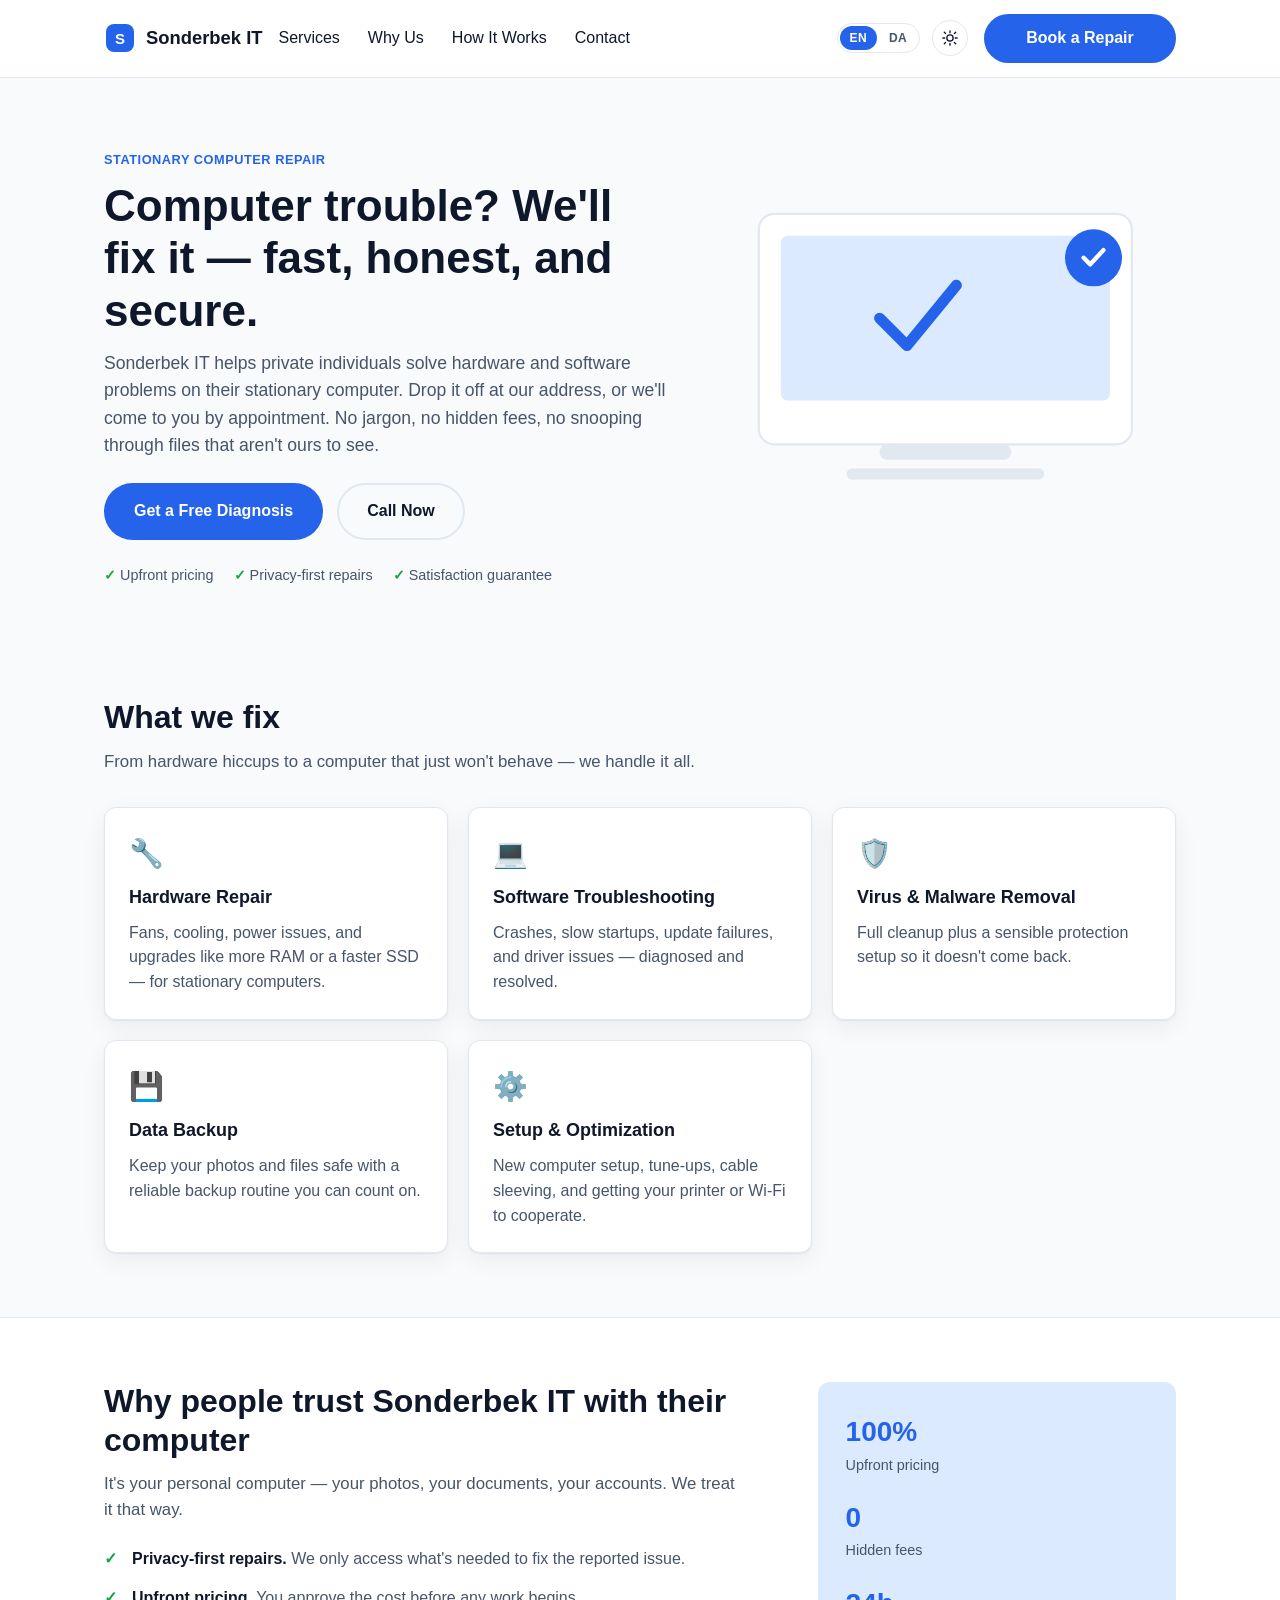
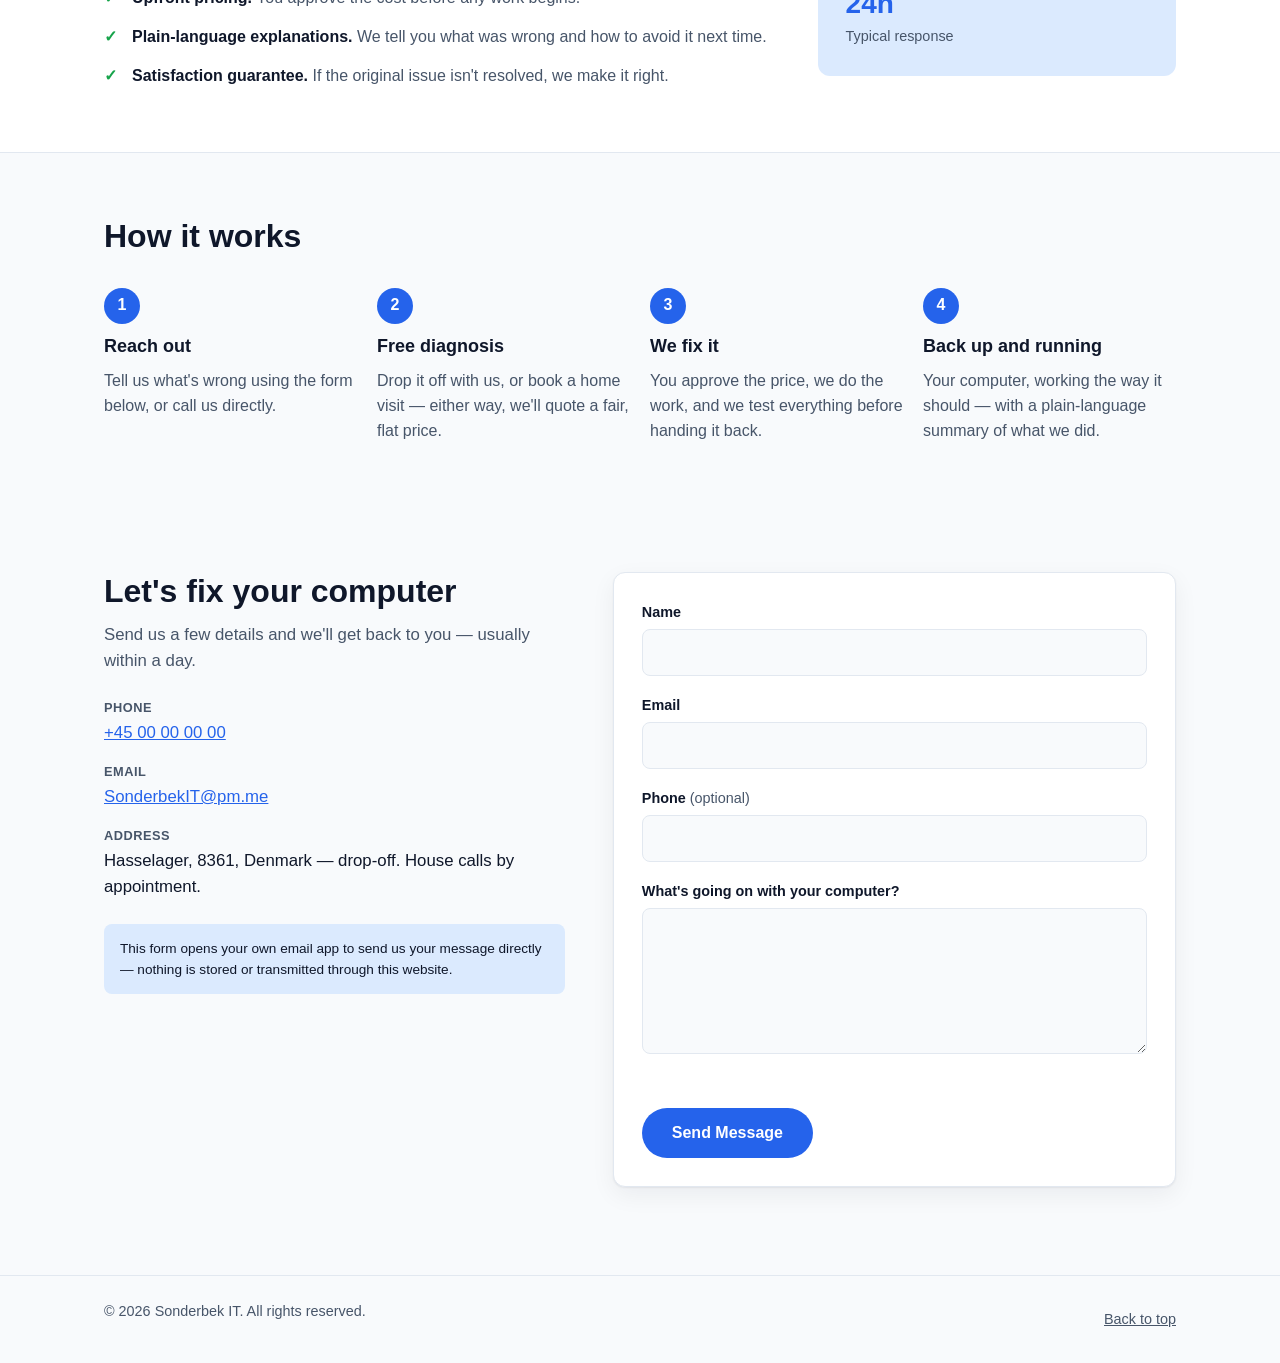
==== index.html @ 8f1d7dab "Initial commit: Sonderbek IT homepage Static marketing site with English/Danish i18n, light/dark the" ====
<!DOCTYPE html>
<html lang="en">
<head>
<meta charset="UTF-8">
<meta name="viewport" content="width=device-width, initial-scale=1.0">
<meta http-equiv="Content-Security-Policy" content="default-src 'self'; script-src 'self'; style-src 'self'; img-src 'self' data:; font-src 'self'; base-uri 'none'; form-action 'self'; object-src 'none'; upgrade-insecure-requests">
<meta name="referrer" content="strict-origin-when-cross-origin">
<title data-i18n="pageTitle">Sonderbek IT — Home Computer Repair You Can Trust</title>
<meta name="description" content="Sonderbek IT fixes hardware and software problems on your stationary home computer — fast, honest, and secure. Book a free diagnosis today." data-i18n-attr="content:metaDescription">
<link rel="stylesheet" href="css/styles.css">
<link rel="icon" href="data:,">
</head>
<body>

<a class="skip-link" href="#main" data-i18n="skipLink">Skip to main content</a>

<header class="site-header">
  <div class="container header-inner">
    <a href="#top" class="logo" aria-label="Sonderbek IT home" data-i18n-attr="aria-label:logoAria">
      <svg class="logo-mark" width="32" height="32" viewBox="0 0 32 32" fill="none" aria-hidden="true">
        <rect x="2" y="2" width="28" height="28" rx="8" fill="var(--brand)"/>
        <text x="16" y="21.5" text-anchor="middle" font-family="Arial, Helvetica, sans-serif" font-weight="800" font-size="15" fill="#fff">S</text>
      </svg>
      <span>Sonderbek IT</span>
    </a>

    <nav class="main-nav" aria-label="Primary">
      <ul class="nav-list" id="navList">
        <li><a href="#services" data-i18n="navServices">Services</a></li>
        <li><a href="#why-us" data-i18n="navWhyUs">Why Us</a></li>
        <li><a href="#process" data-i18n="navProcess">How It Works</a></li>
        <li><a href="#contact" data-i18n="navContact">Contact</a></li>
      </ul>
    </nav>

    <div class="header-controls">
      <div class="lang-toggle" role="group" aria-label="Language / Sprog">
        <button type="button" class="lang-btn active" data-lang="en" aria-pressed="true">EN</button>
        <button type="button" class="lang-btn" data-lang="da" aria-pressed="false">DA</button>
      </div>
      <button type="button" class="theme-toggle" id="themeToggle" aria-label="Switch to dark mode">
        <svg class="icon-sun" viewBox="0 0 24 24" fill="none" aria-hidden="true">
          <circle cx="12" cy="12" r="4.2" stroke="currentColor" stroke-width="1.8"/>
          <path stroke="currentColor" stroke-width="1.8" stroke-linecap="round" d="M12 2.5v2.4M12 19.1v2.4M4.4 4.4l1.7 1.7M17.9 17.9l1.7 1.7M2.5 12h2.4M19.1 12h2.4M4.4 19.6l1.7-1.7M17.9 6.1l1.7-1.7"/>
        </svg>
        <svg class="icon-moon" viewBox="0 0 24 24" fill="none" aria-hidden="true">
          <path fill="currentColor" d="M20.5 14.6A8.5 8.5 0 0 1 9.4 3.5a.6.6 0 0 0-.7-.8A9.5 9.5 0 1 0 21.3 15.3a.6.6 0 0 0-.8-.7Z"/>
        </svg>
      </button>
    </div>

    <a class="btn btn-primary header-cta" href="#contact" data-i18n="headerCta">Book a Repair</a>

    <button class="nav-toggle" id="navToggle" aria-expanded="false" aria-controls="navList">
      <span class="sr-only" data-i18n="menuSr">Menu</span>
      <span class="hamburger" aria-hidden="true"></span>
    </button>
  </div>
</header>

<main id="main">

  <section id="top" class="hero">
    <div class="container hero-inner">
      <div class="hero-copy">
        <p class="eyebrow" data-i18n="heroEyebrow">Stationary Computer Repair</p>
        <h1 data-i18n="heroTitle">Computer trouble? We'll fix it — fast, honest, and secure.</h1>
        <p class="lead" data-i18n="heroLead">
          Sonderbek IT helps private individuals solve hardware and software problems on
          their stationary computer. Drop it off at our address, or we'll come to you
          by appointment. No jargon, no hidden fees, no snooping through files that
          aren't ours to see.
        </p>
        <div class="hero-actions">
          <a href="#contact" class="btn btn-primary btn-lg" data-i18n="heroCtaPrimary">Get a Free Diagnosis</a>
          <a href="tel:+4500000000" class="btn btn-ghost btn-lg" data-i18n="heroCtaCall">Call Now</a>
        </div>
        <ul class="hero-trust">
          <li data-i18n="trustPricing">Upfront pricing</li>
          <li data-i18n="trustPrivacy">Privacy-first repairs</li>
          <li data-i18n="trustGuarantee">Satisfaction guarantee</li>
        </ul>
      </div>

      <div class="hero-visual" aria-hidden="true">
        <svg viewBox="0 0 420 340" width="100%" height="100%">
          <rect x="40" y="30" width="340" height="210" rx="14" fill="var(--surface)" stroke="var(--border)" stroke-width="2"/>
          <rect x="60" y="50" width="300" height="150" rx="6" fill="var(--brand-soft)"/>
          <path d="M150 125l25 25 45-55" stroke="var(--brand)" stroke-width="10" stroke-linecap="round" stroke-linejoin="round" fill="none"/>
          <rect x="150" y="240" width="120" height="14" rx="7" fill="var(--border)"/>
          <rect x="120" y="262" width="180" height="10" rx="5" fill="var(--border)"/>
          <circle cx="345" cy="70" r="26" fill="var(--brand)"/>
          <path d="M336 70l6 6 12-13" stroke="#fff" stroke-width="4" stroke-linecap="round" stroke-linejoin="round" fill="none"/>
        </svg>
      </div>
    </div>
  </section>

  <section id="services" class="services">
    <div class="container">
      <h2 data-i18n="servicesTitle">What we fix</h2>
      <p class="section-sub" data-i18n="servicesSub">From hardware hiccups to a computer that just won't behave — we handle it all.</p>

      <div class="card-grid">
        <article class="card">
          <div class="card-icon" aria-hidden="true">🔧</div>
          <h3 data-i18n="svc1Title">Hardware Repair</h3>
          <p data-i18n="svc1Desc">Fans, cooling, power issues, and upgrades like more RAM or a faster SSD — for stationary computers.</p>
        </article>
        <article class="card">
          <div class="card-icon" aria-hidden="true">💻</div>
          <h3 data-i18n="svc2Title">Software Troubleshooting</h3>
          <p data-i18n="svc2Desc">Crashes, slow startups, update failures, and driver issues — diagnosed and resolved.</p>
        </article>
        <article class="card">
          <div class="card-icon" aria-hidden="true">🛡️</div>
          <h3 data-i18n="svc3Title">Virus &amp; Malware Removal</h3>
          <p data-i18n="svc3Desc">Full cleanup plus a sensible protection setup so it doesn't come back.</p>
        </article>
        <article class="card">
          <div class="card-icon" aria-hidden="true">💾</div>
          <h3 data-i18n="svc4Title">Data Backup</h3>
          <p data-i18n="svc4Desc">Keep your photos and files safe with a reliable backup routine you can count on.</p>
        </article>
        <article class="card">
          <div class="card-icon" aria-hidden="true">⚙️</div>
          <h3 data-i18n="svc5Title">Setup &amp; Optimization</h3>
          <p data-i18n="svc5Desc">New computer setup, tune-ups, cable sleeving, and getting your printer or Wi-Fi to cooperate.</p>
        </article>
      </div>
    </div>
  </section>

  <section id="why-us" class="why-us">
    <div class="container why-inner">
      <div>
        <h2 data-i18n="whyTitle">Why people trust Sonderbek IT with their computer</h2>
        <p class="section-sub" data-i18n="whySub">
          It's your personal computer — your photos, your documents, your accounts.
          We treat it that way.
        </p>
        <ul class="checklist">
          <li data-i18n-html="why1"><strong>Privacy-first repairs.</strong> We only access what's needed to fix the reported issue.</li>
          <li data-i18n-html="why2"><strong>Upfront pricing.</strong> You approve the cost before any work begins.</li>
          <li data-i18n-html="why3"><strong>Plain-language explanations.</strong> We tell you what was wrong and how to avoid it next time.</li>
          <li data-i18n-html="why4"><strong>Satisfaction guarantee.</strong> If the original issue isn't resolved, we make it right.</li>
        </ul>
      </div>
      <div class="stat-panel">
        <div class="stat"><span class="stat-num">100%</span><span class="stat-label" data-i18n="trustPricing">Upfront pricing</span></div>
        <div class="stat"><span class="stat-num">0</span><span class="stat-label" data-i18n="statHiddenFees">Hidden fees</span></div>
        <div class="stat"><span class="stat-num">24h</span><span class="stat-label" data-i18n="statResponse">Typical response</span></div>
      </div>
    </div>
  </section>

  <section id="process" class="process">
    <div class="container">
      <h2 data-i18n="processTitle">How it works</h2>
      <ol class="steps">
        <li>
          <span class="step-num">1</span>
          <h3 data-i18n="step1Title">Reach out</h3>
          <p data-i18n="step1Desc">Tell us what's wrong using the form below, or call us directly.</p>
        </li>
        <li>
          <span class="step-num">2</span>
          <h3 data-i18n="step2Title">Free diagnosis</h3>
          <p data-i18n="step2Desc">Drop it off with us, or book a home visit — either way, we'll quote a fair, flat price.</p>
        </li>
        <li>
          <span class="step-num">3</span>
          <h3 data-i18n="step3Title">We fix it</h3>
          <p data-i18n="step3Desc">You approve the price, we do the work, and we test everything before handing it back.</p>
        </li>
        <li>
          <span class="step-num">4</span>
          <h3 data-i18n="step4Title">Back up and running</h3>
          <p data-i18n="step4Desc">Your computer, working the way it should — with a plain-language summary of what we did.</p>
        </li>
      </ol>
    </div>
  </section>

  <section id="contact" class="contact">
    <div class="container contact-inner">
      <div class="contact-info">
        <h2 data-i18n="contactTitle">Let's fix your computer</h2>
        <p class="section-sub" data-i18n="contactSub">Send us a few details and we'll get back to you — usually within a day.</p>
        <dl class="contact-details">
          <div>
            <dt data-i18n="labelPhone">Phone</dt>
            <dd><a href="tel:+4500000000">+45 00 00 00 00</a></dd>
          </div>
          <div>
            <dt data-i18n="labelEmail">Email</dt>
            <dd><a href="mailto:SonderbekIT@pm.me">SonderbekIT@pm.me</a></dd>
          </div>
          <div>
            <dt data-i18n="labelServiceArea">Address</dt>
            <dd data-i18n="serviceAreaValue">Hasselager, 8361, Denmark — drop-off. House calls by appointment.</dd>
          </div>
        </dl>
        <p class="privacy-note" data-i18n="privacyNote">
          This form opens your own email app to send us your message directly —
          nothing is stored or transmitted through this website.
        </p>
      </div>

      <form class="contact-form" id="contactForm" novalidate>
        <div class="form-row">
          <label for="name" data-i18n="formName">Name</label>
          <input type="text" id="name" name="name" maxlength="100" autocomplete="name" required>
        </div>
        <div class="form-row">
          <label for="email" data-i18n="formEmail">Email</label>
          <input type="email" id="email" name="email" maxlength="150" autocomplete="email" required>
        </div>
        <div class="form-row">
          <label for="phone"><span data-i18n="formPhone">Phone</span> <span class="optional" data-i18n="formOptional">(optional)</span></label>
          <input type="tel" id="phone" name="phone" maxlength="30" autocomplete="tel">
        </div>
        <div class="form-row">
          <label for="message" data-i18n="formMessage">What's going on with your computer?</label>
          <textarea id="message" name="message" rows="5" maxlength="1000" required></textarea>
        </div>
        <p class="form-status" id="formStatus" role="status" aria-live="polite"></p>
        <button type="submit" class="btn btn-primary btn-lg" data-i18n="formSubmit">Send Message</button>
      </form>
    </div>
  </section>

</main>

<footer class="site-footer">
  <div class="container footer-inner">
    <p>&copy; <span id="year"></span> <span data-i18n="footerText">Sonderbek IT. All rights reserved.</span></p>
    <nav aria-label="Footer">
      <a href="#top" data-i18n="footerBackToTop">Back to top</a>
    </nav>
  </div>
</footer>

<script src="js/script.js"></script>
</body>
</html>
---- css/styles.css ----
:root {
  --brand: #2563eb;
  --brand-dark: #1d4ed8;
  --brand-soft: #dbeafe;
  --bg: #f8fafc;
  --surface: #ffffff;
  --text: #0f172a;
  --text-muted: #475569;
  --border: #e2e8f0;
  --success: #16a34a;
  --error: #dc2626;
  --radius: 12px;
  --shadow: 0 1px 2px rgba(15, 23, 42, 0.06), 0 8px 24px rgba(15, 23, 42, 0.06);
}

@media (prefers-color-scheme: dark) {
  :root:not([data-theme="light"]) {
    --bg: #0b1220;
    --surface: #111a2e;
    --text: #f1f5f9;
    --text-muted: #94a3b8;
    --border: #23304a;
    --brand-soft: #16233f;
  }
}

:root[data-theme="dark"] {
  --bg: #0b1220;
  --surface: #111a2e;
  --text: #f1f5f9;
  --text-muted: #94a3b8;
  --border: #23304a;
  --brand-soft: #16233f;
}

* { box-sizing: border-box; }
html { scroll-behavior: smooth; color-scheme: light; }
main section[id] { scroll-margin-top: 90px; }
html[data-theme="dark"] { color-scheme: dark; }
@media (prefers-color-scheme: dark) {
  html:not([data-theme="light"]) { color-scheme: dark; }
}

body {
  margin: 0;
  font-family: -apple-system, BlinkMacSystemFont, "Segoe UI", Roboto, Helvetica, Arial, sans-serif;
  background: var(--bg);
  color: var(--text);
  line-height: 1.55;
}

img, svg { max-width: 100%; display: block; }

.container {
  width: 100%;
  max-width: 1120px;
  margin: 0 auto;
  padding: 0 24px;
}

.sr-only {
  position: absolute;
  width: 1px; height: 1px;
  padding: 0; margin: -1px;
  overflow: hidden;
  clip: rect(0,0,0,0);
  white-space: nowrap;
  border: 0;
}

.skip-link {
  position: absolute;
  left: -999px;
  top: 0;
  background: var(--brand);
  color: #fff;
  padding: 10px 16px;
  border-radius: 0 0 8px 0;
  z-index: 100;
}
.skip-link:focus {
  left: 0;
}

a { color: var(--brand); }

h1, h2, h3 { line-height: 1.2; margin: 0 0 12px; }
h1 { font-size: clamp(2rem, 4vw, 2.75rem); }
h2 { font-size: clamp(1.5rem, 3vw, 2rem); }
h3 { font-size: 1.125rem; }
p { margin: 0 0 16px; color: var(--text-muted); }

.section-sub {
  max-width: 640px;
  font-size: 1.05rem;
}

/* Buttons */
.btn {
  display: inline-flex;
  align-items: center;
  justify-content: center;
  gap: 8px;
  padding: 10px 20px;
  border-radius: 999px;
  font-weight: 600;
  text-decoration: none;
  border: 2px solid transparent;
  cursor: pointer;
  transition: transform .12s ease, background-color .12s ease, border-color .12s ease;
}
.btn:hover { transform: translateY(-1px); }
.btn-primary {
  background: var(--brand);
  color: #fff;
}
.btn-primary:hover { background: var(--brand-dark); }
.btn-ghost {
  background: transparent;
  border-color: var(--border);
  color: var(--text);
}
.btn-ghost:hover { border-color: var(--brand); }
.btn-lg { padding: 14px 28px; font-size: 1rem; }

/* Header */
.site-header {
  position: sticky;
  top: 0;
  z-index: 50;
  background: var(--surface);
  border-bottom: 1px solid var(--border);
}
.header-inner {
  display: flex;
  align-items: center;
  gap: 16px;
  padding-top: 14px;
  padding-bottom: 14px;
}
.logo {
  display: flex;
  align-items: center;
  gap: 10px;
  font-weight: 800;
  font-size: 1.15rem;
  text-decoration: none;
  color: var(--text);
}
.header-cta { flex-shrink: 0; min-width: 12rem; text-align: center; }

.header-controls {
  display: flex;
  align-items: center;
  gap: 12px;
  margin-left: auto;
}
.lang-toggle {
  display: flex;
  border: 1px solid var(--border);
  border-radius: 999px;
  padding: 2px;
  gap: 2px;
}
.lang-btn {
  border: none;
  background: transparent;
  color: var(--text-muted);
  font-size: .75rem;
  font-weight: 700;
  letter-spacing: .03em;
  padding: 5px 10px;
  border-radius: 999px;
  cursor: pointer;
}
.lang-btn:hover { color: var(--text); }
.lang-btn.active {
  background: var(--brand);
  color: #fff;
}
.lang-btn.active:hover { color: #fff; }

.theme-toggle {
  width: 36px;
  height: 36px;
  flex-shrink: 0;
  border: 1px solid var(--border);
  border-radius: 50%;
  background: transparent;
  color: var(--text);
  display: inline-flex;
  align-items: center;
  justify-content: center;
  cursor: pointer;
}
.theme-toggle:hover { border-color: var(--brand); color: var(--brand); }
.theme-toggle svg { width: 18px; height: 18px; }
.theme-toggle .icon-moon { display: none; }
[data-theme="dark"] .theme-toggle .icon-sun { display: none; }
[data-theme="dark"] .theme-toggle .icon-moon { display: block; }
@media (prefers-color-scheme: dark) {
  :root:not([data-theme="light"]) .theme-toggle .icon-sun { display: none; }
  :root:not([data-theme="light"]) .theme-toggle .icon-moon { display: block; }
}

.nav-toggle {
  display: none;
  background: none;
  border: 1px solid var(--border);
  border-radius: 8px;
  width: 40px;
  height: 40px;
  align-items: center;
  justify-content: center;
  cursor: pointer;
}
.hamburger, .hamburger::before, .hamburger::after {
  display: block;
  width: 18px;
  height: 2px;
  background: var(--text);
  position: relative;
}
.hamburger::before, .hamburger::after {
  content: "";
  position: absolute;
  left: 0;
}
.hamburger::before { top: -6px; }
.hamburger::after { top: 6px; }

.nav-list {
  list-style: none;
  display: flex;
  gap: 28px;
  margin: 0;
  padding: 0;
}
.nav-list a {
  color: var(--text);
  text-decoration: none;
  font-weight: 500;
}
.nav-list a:hover { color: var(--brand); }

/* Hero */
.hero { padding: 72px 0 48px; }
.hero-inner {
  display: grid;
  grid-template-columns: 1.1fr 0.9fr;
  gap: 48px;
  align-items: center;
}
.eyebrow {
  color: var(--brand);
  font-weight: 700;
  letter-spacing: .04em;
  text-transform: uppercase;
  font-size: .8rem;
  margin-bottom: 10px;
}
.lead { font-size: 1.1rem; }
.hero-actions {
  display: flex;
  gap: 14px;
  flex-wrap: wrap;
  margin: 24px 0;
}
.hero-trust {
  display: flex;
  gap: 20px;
  flex-wrap: wrap;
  list-style: none;
  padding: 0;
  margin: 8px 0 0;
  color: var(--text-muted);
  font-size: .9rem;
}
.hero-trust li::before { content: "✓ "; color: var(--success); font-weight: 700; }

/* Services */
.services { padding: 64px 0; }
.card-grid {
  display: grid;
  grid-template-columns: repeat(3, 1fr);
  gap: 20px;
  margin-top: 32px;
}
.card {
  background: var(--surface);
  border: 1px solid var(--border);
  border-radius: var(--radius);
  padding: 24px;
  box-shadow: var(--shadow);
}
.card-icon { font-size: 1.75rem; margin-bottom: 12px; }
.card p { margin: 0; }

/* Why us */
.why-us { padding: 64px 0; background: var(--surface); border-top: 1px solid var(--border); border-bottom: 1px solid var(--border); }
.why-inner {
  display: grid;
  grid-template-columns: 1.3fr 0.7fr;
  gap: 48px;
  align-items: start;
}
.checklist { list-style: none; padding: 0; margin: 24px 0 0; display: grid; gap: 14px; }
.checklist li { padding-left: 28px; position: relative; color: var(--text-muted); }
.checklist li::before { content: "✓"; position: absolute; left: 0; color: var(--success); font-weight: 700; }
.checklist strong { color: var(--text); }

.stat-panel {
  background: var(--brand-soft);
  border-radius: var(--radius);
  padding: 28px;
  display: grid;
  gap: 20px;
}
.stat { display: flex; flex-direction: column; }
.stat-num { font-size: 1.75rem; font-weight: 800; color: var(--brand); }
.stat-label { color: var(--text-muted); font-size: .9rem; }

/* Process */
.process { padding: 64px 0; }
.steps {
  list-style: none;
  padding: 0;
  margin: 32px 0 0;
  display: grid;
  grid-template-columns: repeat(4, 1fr);
  gap: 20px;
  counter-reset: step;
}
.steps li { position: relative; }
.step-num {
  display: inline-flex;
  align-items: center;
  justify-content: center;
  width: 36px;
  height: 36px;
  border-radius: 50%;
  background: var(--brand);
  color: #fff;
  font-weight: 700;
  margin-bottom: 12px;
}
.steps p { margin: 0; }

/* Contact */
.contact { padding: 64px 0 88px; }
.contact-inner {
  display: grid;
  grid-template-columns: 0.9fr 1.1fr;
  gap: 48px;
  align-items: start;
}
.contact-details { display: grid; gap: 16px; margin: 24px 0; }
.contact-details dt { font-weight: 700; font-size: .8rem; text-transform: uppercase; letter-spacing: .04em; color: var(--text-muted); }
.contact-details dd { margin: 2px 0 0; font-size: 1.05rem; }
.privacy-note {
  font-size: .85rem;
  padding: 14px 16px;
  background: var(--brand-soft);
  border-radius: 8px;
  color: var(--text);
}

.contact-form {
  background: var(--surface);
  border: 1px solid var(--border);
  border-radius: var(--radius);
  padding: 28px;
  box-shadow: var(--shadow);
}
.form-row { margin-bottom: 18px; display: flex; flex-direction: column; gap: 6px; }
.form-row label { font-weight: 600; font-size: .9rem; }
.optional { font-weight: 400; color: var(--text-muted); }
.form-row input, .form-row textarea {
  border: 1px solid var(--border);
  border-radius: 8px;
  padding: 10px 12px;
  font: inherit;
  background: var(--bg);
  color: var(--text);
}
.form-row input:focus, .form-row textarea:focus {
  outline: 2px solid var(--brand);
  outline-offset: 1px;
}
.form-status { min-height: 20px; font-size: .9rem; font-weight: 600; }
.form-status[data-state="error"] { color: var(--error); }
.form-status[data-state="success"] { color: var(--success); }

/* Footer */
.site-footer {
  border-top: 1px solid var(--border);
  padding: 24px 0;
}
.footer-inner {
  display: flex;
  justify-content: space-between;
  align-items: center;
  flex-wrap: wrap;
  gap: 12px;
  color: var(--text-muted);
  font-size: .9rem;
}
.footer-inner a { color: var(--text-muted); }

/* Responsive */
@media (max-width: 860px) {
  .hero-inner, .why-inner, .contact-inner { grid-template-columns: 1fr; }
  .hero-visual { order: -1; max-width: 320px; margin: 0 auto; }
  .card-grid { grid-template-columns: repeat(2, 1fr); }
  .steps { grid-template-columns: repeat(2, 1fr); }
}

@media (max-width: 640px) {
  .nav-toggle { display: inline-flex; }
  .nav-list {
    position: absolute;
    top: 100%;
    left: 0;
    right: 0;
    flex-direction: column;
    background: var(--surface);
    border-bottom: 1px solid var(--border);
    padding: 16px 24px;
    gap: 16px;
    display: none;
  }
  .nav-list.open { display: flex; }
  .header-cta { display: none; }
  .card-grid { grid-template-columns: 1fr; }
  .steps { grid-template-columns: 1fr; }
}
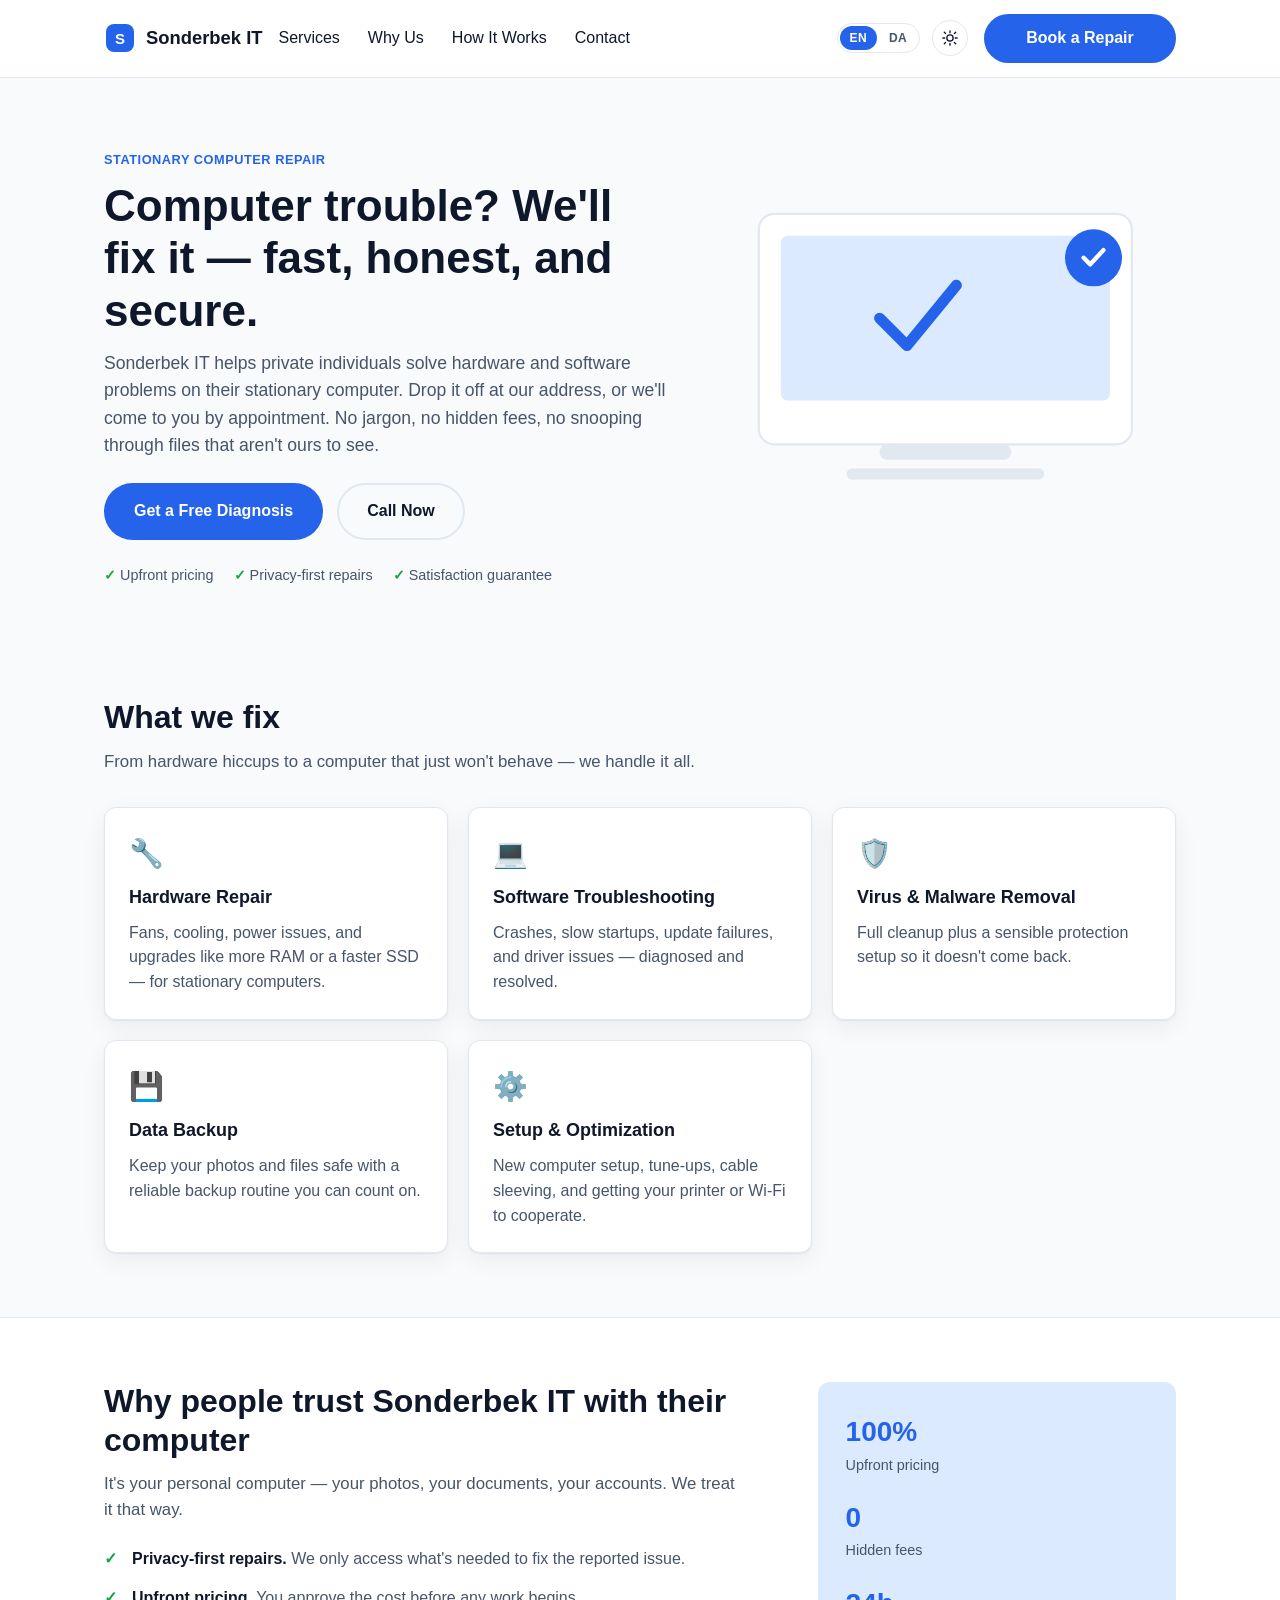
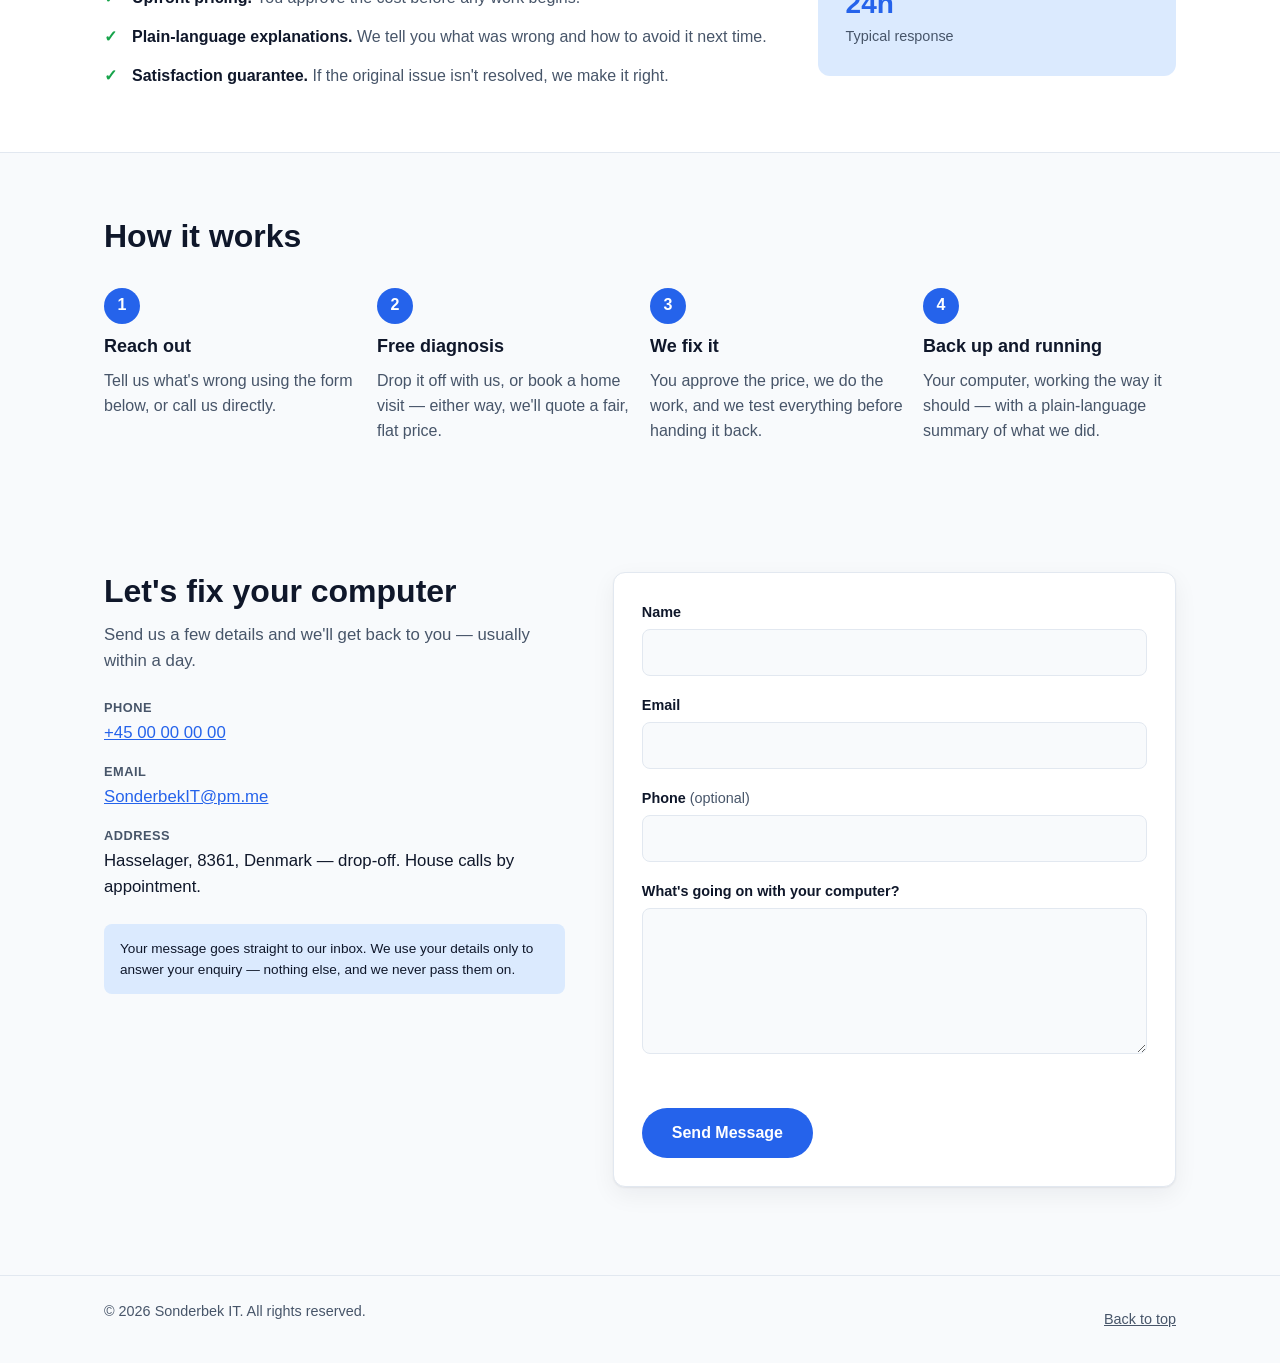
==== commit 5494469e: "Send contact form through FormSubmit instead of mailto: Messages now POST to FormSubmit and arrive i" ====
--- a/index.html
+++ b/index.html
@@ -3,7 +3,7 @@
 <head>
 <meta charset="UTF-8">
 <meta name="viewport" content="width=device-width, initial-scale=1.0">
-<meta http-equiv="Content-Security-Policy" content="default-src 'self'; script-src 'self'; style-src 'self'; img-src 'self' data:; font-src 'self'; base-uri 'none'; form-action 'self'; object-src 'none'; upgrade-insecure-requests">
+<meta http-equiv="Content-Security-Policy" content="default-src 'self'; script-src 'self'; style-src 'self'; img-src 'self' data:; font-src 'self'; connect-src 'self' https://formsubmit.co; base-uri 'none'; form-action 'self'; object-src 'none'; upgrade-insecure-requests">
 <meta name="referrer" content="strict-origin-when-cross-origin">
 <title data-i18n="pageTitle">Sonderbek IT — Home Computer Repair You Can Trust</title>
 <meta name="description" content="Sonderbek IT fixes hardware and software problems on your stationary home computer — fast, honest, and secure. Book a free diagnosis today." data-i18n-attr="content:metaDescription">
@@ -202,8 +202,8 @@
           </div>
         </dl>
         <p class="privacy-note" data-i18n="privacyNote">
-          This form opens your own email app to send us your message directly —
-          nothing is stored or transmitted through this website.
+          Your message goes straight to our inbox. We use your details only to
+          answer your enquiry — nothing else, and we never pass them on.
         </p>
       </div>
 
@@ -224,8 +224,16 @@
           <label for="message" data-i18n="formMessage">What's going on with your computer?</label>
           <textarea id="message" name="message" rows="5" maxlength="1000" required></textarea>
         </div>
+        <input type="text" name="_honey" id="honey" class="sr-only" tabindex="-1" autocomplete="off" aria-hidden="true">
         <p class="form-status" id="formStatus" role="status" aria-live="polite"></p>
         <button type="submit" class="btn btn-primary btn-lg" data-i18n="formSubmit">Send Message</button>
+
+        <div class="form-fallback" id="formFallback" hidden>
+          <p data-i18n="fallbackIntro">Nothing happened? Your device may not have an email app set up. Copy your message and send it to us from wherever you read your email:</p>
+          <p class="fallback-address"><a href="mailto:SonderbekIT@pm.me">SonderbekIT@pm.me</a></p>
+          <pre class="fallback-message" id="fallbackMessage"></pre>
+          <button type="button" class="btn btn-ghost" id="copyBtn" data-i18n="copyButton">Copy message</button>
+        </div>
       </form>
     </div>
   </section>
--- a/css/styles.css
+++ b/css/styles.css
@@ -146,7 +146,10 @@
   font-size: 1.15rem;
   text-decoration: none;
   color: var(--text);
-}
+  white-space: nowrap;
+}
+.logo-mark { flex-shrink: 0; }
+.nav-list a { white-space: nowrap; }
 .header-cta { flex-shrink: 0; min-width: 12rem; text-align: center; }
 
 .header-controls {
@@ -391,6 +394,33 @@
 .form-status[data-state="error"] { color: var(--error); }
 .form-status[data-state="success"] { color: var(--success); }
 
+[hidden] { display: none !important; }
+.form-fallback {
+  margin-top: 24px;
+  padding-top: 20px;
+  border-top: 1px solid var(--border);
+}
+.form-fallback p { font-size: .9rem; margin-bottom: 10px; }
+.fallback-address {
+  font-weight: 700;
+  font-size: 1rem;
+  color: var(--text);
+}
+.fallback-message {
+  margin: 0 0 14px;
+  padding: 12px 14px;
+  background: var(--bg);
+  border: 1px solid var(--border);
+  border-radius: 8px;
+  font-family: ui-monospace, SFMono-Regular, Menlo, Consolas, monospace;
+  font-size: .8rem;
+  color: var(--text);
+  white-space: pre-wrap;
+  word-break: break-word;
+  max-height: 220px;
+  overflow-y: auto;
+}
+
 /* Footer */
 .site-footer {
   border-top: 1px solid var(--border);
@@ -415,7 +445,9 @@
   .steps { grid-template-columns: repeat(2, 1fr); }
 }
 
-@media (max-width: 640px) {
+/* The header runs out of room well before the page does — especially in
+   Danish, where the nav labels are longer — so it collapses earlier. */
+@media (max-width: 900px) {
   .nav-toggle { display: inline-flex; }
   .nav-list {
     position: absolute;
@@ -431,6 +463,9 @@
   }
   .nav-list.open { display: flex; }
   .header-cta { display: none; }
+}
+
+@media (max-width: 640px) {
   .card-grid { grid-template-columns: 1fr; }
   .steps { grid-template-columns: 1fr; }
 }
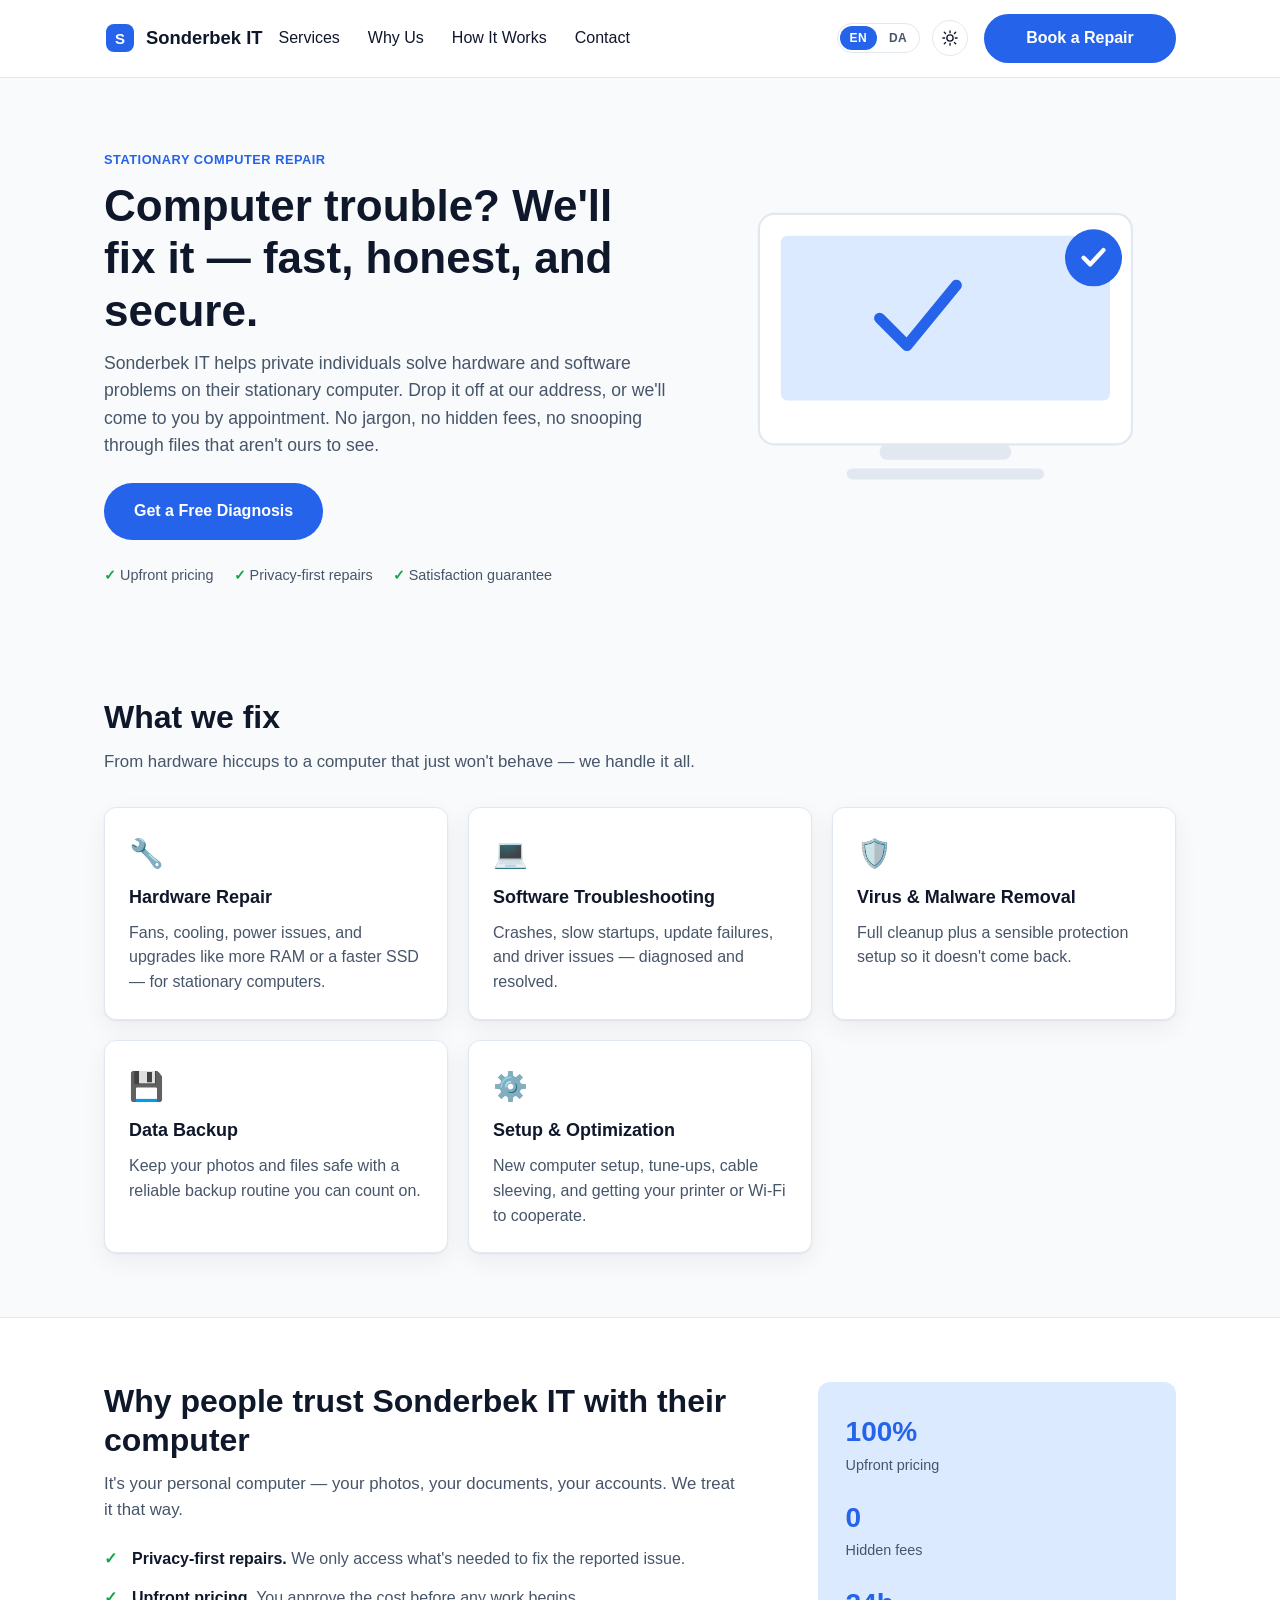
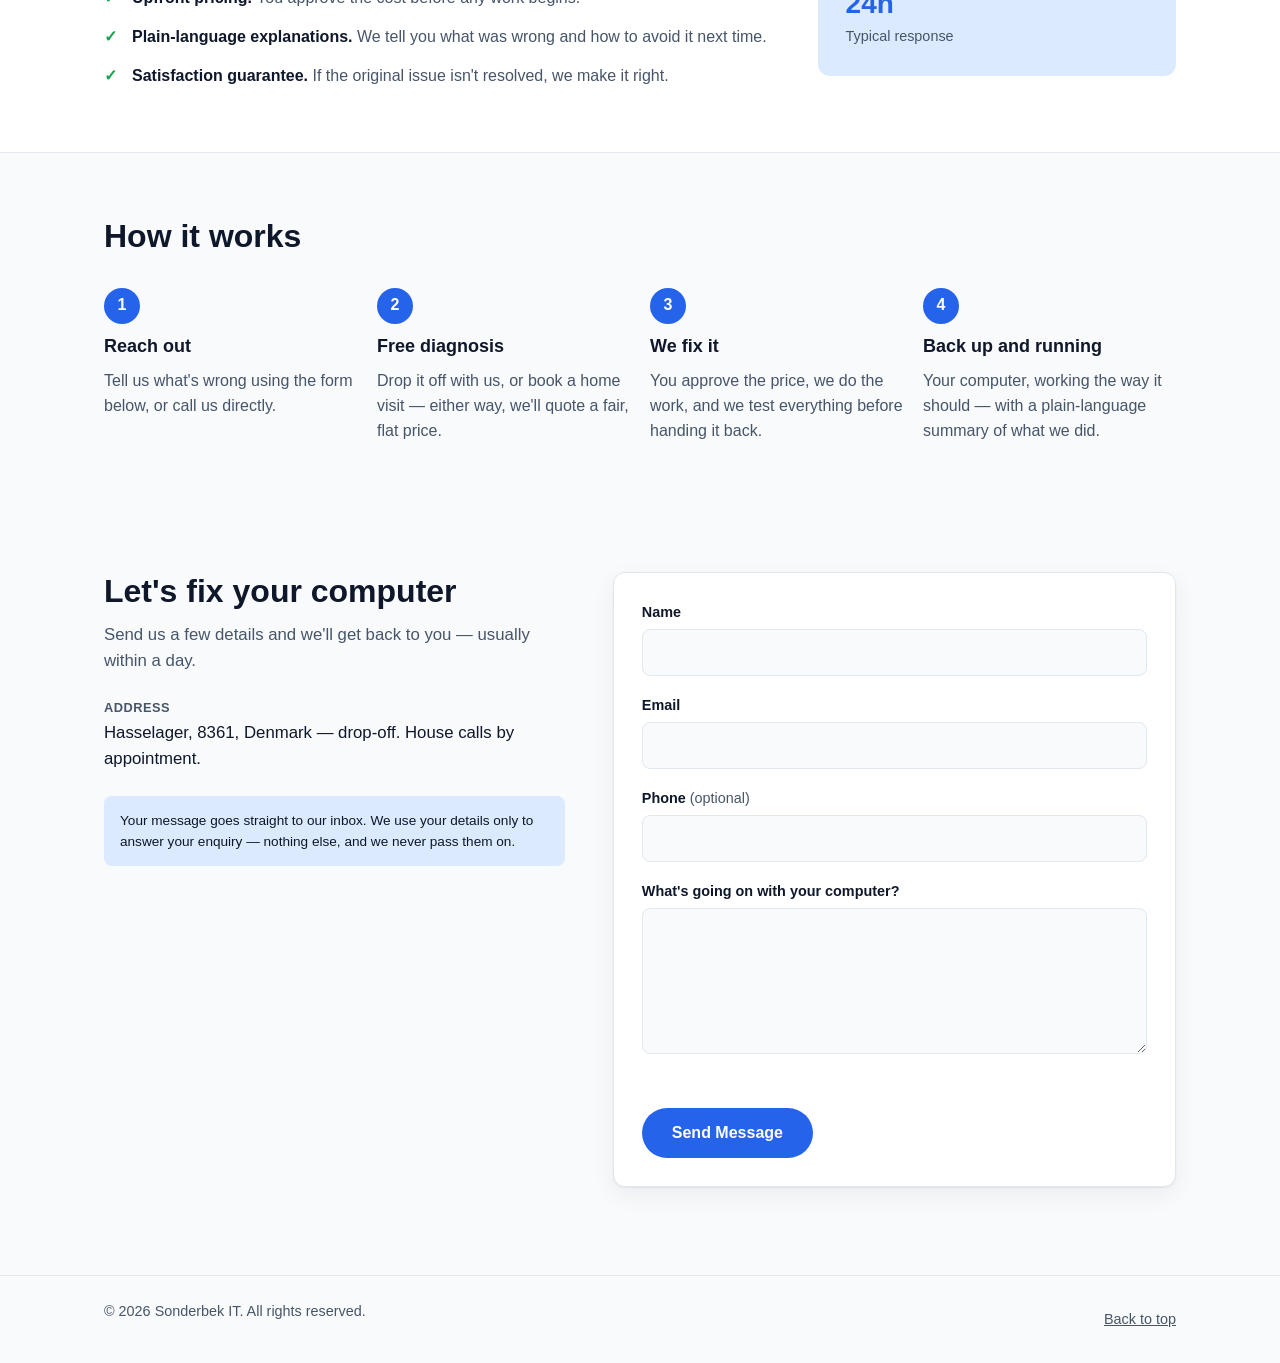
==== commit cfd4b6eb: "Take the phone number and email off the page The contact form is the channel, so the direct details " ====
--- a/index.html
+++ b/index.html
@@ -73,7 +73,6 @@
         </p>
         <div class="hero-actions">
           <a href="#contact" class="btn btn-primary btn-lg" data-i18n="heroCtaPrimary">Get a Free Diagnosis</a>
-          <a href="tel:+4500000000" class="btn btn-ghost btn-lg" data-i18n="heroCtaCall">Call Now</a>
         </div>
         <ul class="hero-trust">
           <li data-i18n="trustPricing">Upfront pricing</li>
@@ -189,14 +188,6 @@
         <p class="section-sub" data-i18n="contactSub">Send us a few details and we'll get back to you — usually within a day.</p>
         <dl class="contact-details">
           <div>
-            <dt data-i18n="labelPhone">Phone</dt>
-            <dd><a href="tel:+4500000000">+45 00 00 00 00</a></dd>
-          </div>
-          <div>
-            <dt data-i18n="labelEmail">Email</dt>
-            <dd><a href="mailto:SonderbekIT@pm.me">SonderbekIT@pm.me</a></dd>
-          </div>
-          <div>
             <dt data-i18n="labelServiceArea">Address</dt>
             <dd data-i18n="serviceAreaValue">Hasselager, 8361, Denmark — drop-off. House calls by appointment.</dd>
           </div>
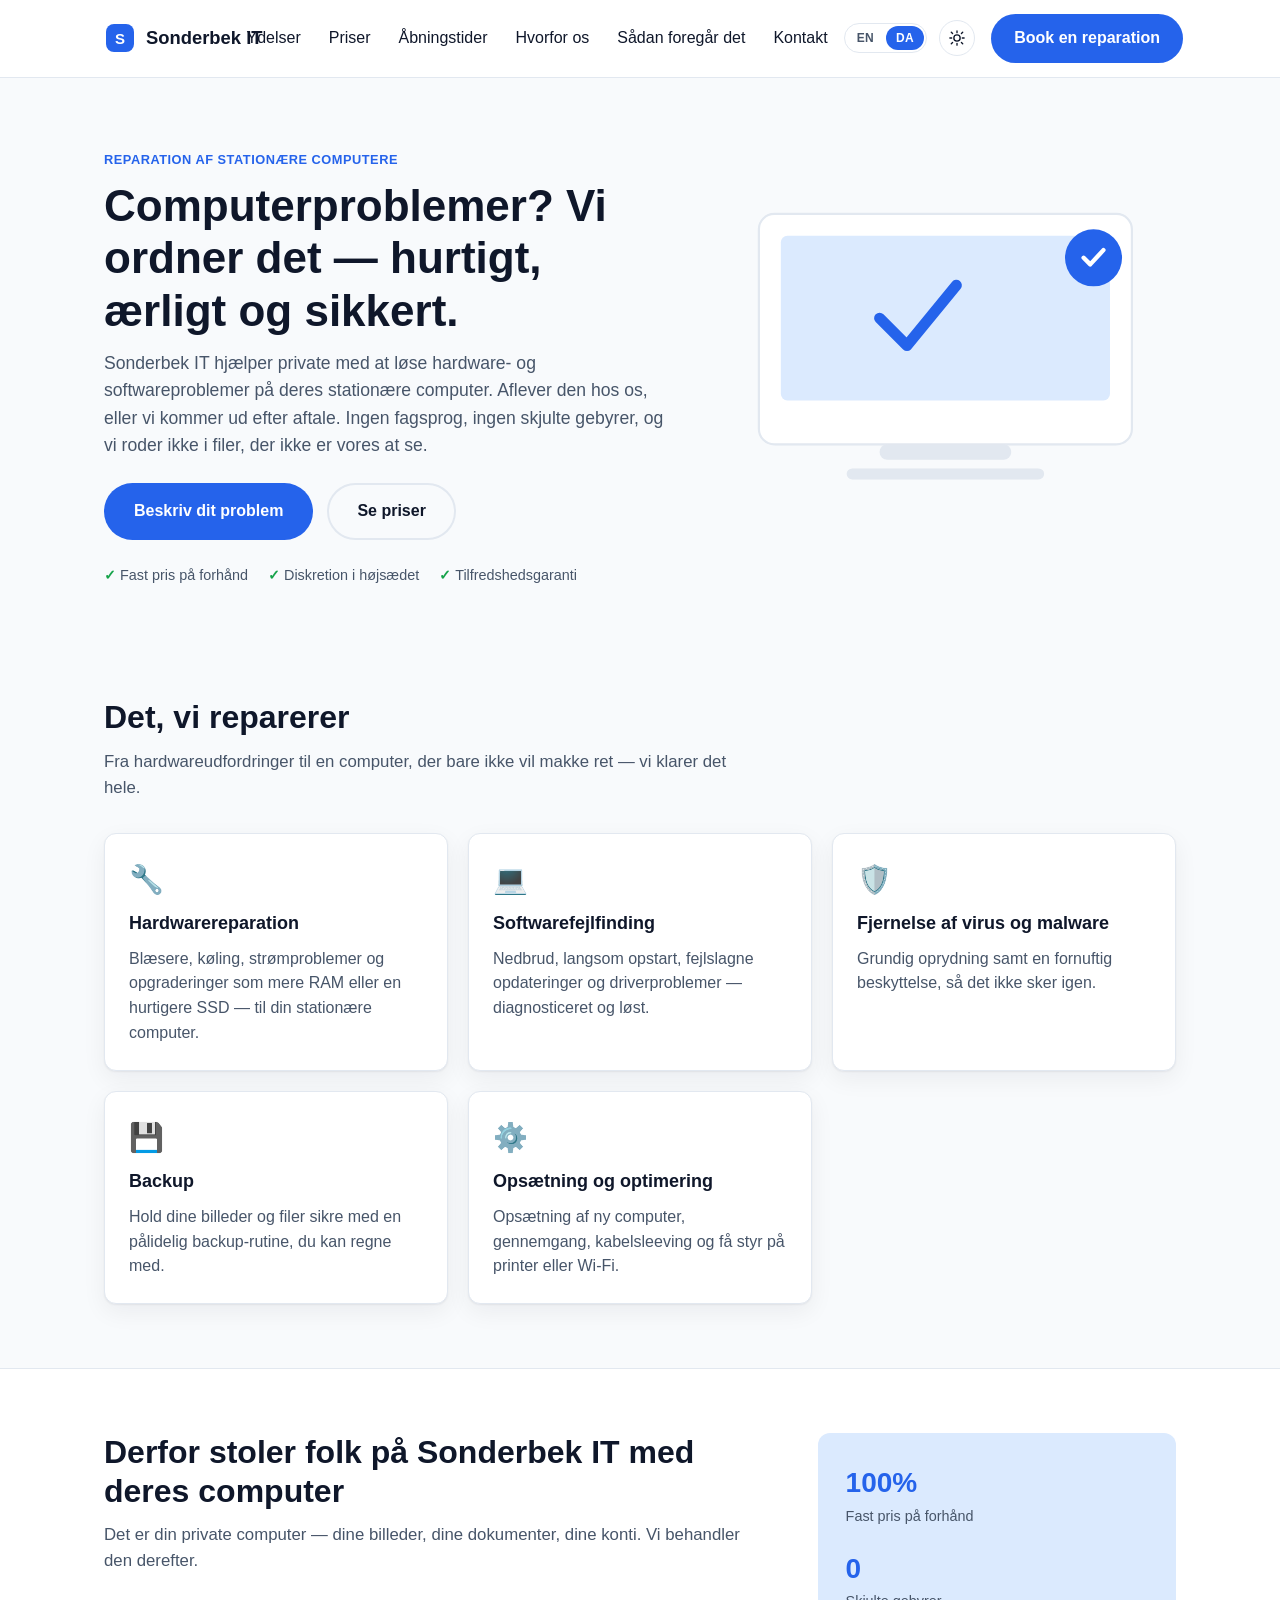
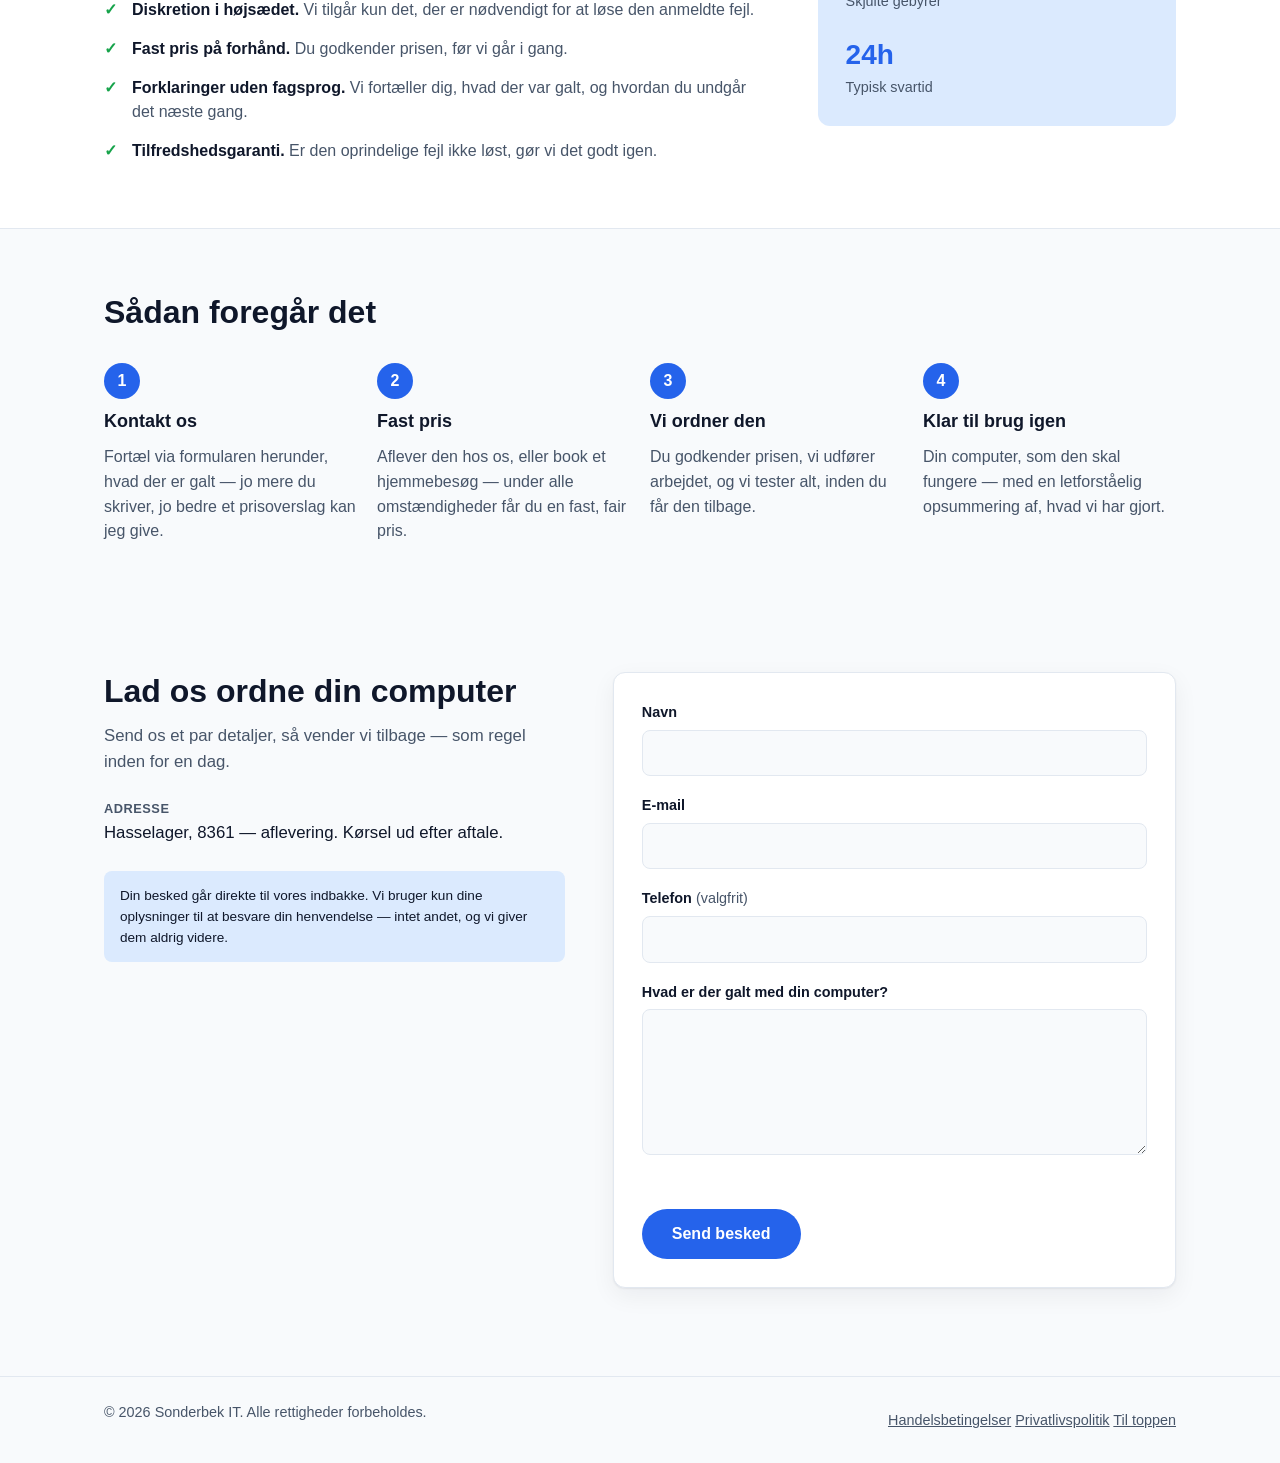
==== commit d0eff86e: "Publish prices, opening hours, terms and a privacy notice Four new pages, reachable from the nav and" ====
--- a/index.html
+++ b/index.html
@@ -1,5 +1,5 @@
 <!DOCTYPE html>
-<html lang="en">
+<html lang="da">
 <head>
 <meta charset="UTF-8">
 <meta name="viewport" content="width=device-width, initial-scale=1.0">
@@ -7,8 +7,16 @@
 <meta name="referrer" content="strict-origin-when-cross-origin">
 <title data-i18n="pageTitle">Sonderbek IT — Home Computer Repair You Can Trust</title>
 <meta name="description" content="Sonderbek IT fixes hardware and software problems on your stationary home computer — fast, honest, and secure. Book a free diagnosis today." data-i18n-attr="content:metaDescription">
+<link rel="canonical" href="https://mzdad.github.io/bytecare-homepage/">
+<meta property="og:type" content="website">
+<meta property="og:site_name" content="Sonderbek IT">
+<meta property="og:locale" content="da_DK">
+<meta property="og:title" content="Sonderbek IT — computerhjælp i Hasselager og Aarhus Syd">
+<meta property="og:description" content="Hardware- og softwareproblemer løst på din computer. Fast pris før arbejdet går i gang. Åbent 09-23 på hverdage.">
+<meta property="og:url" content="https://mzdad.github.io/bytecare-homepage/">
+<meta name="twitter:card" content="summary">
 <link rel="stylesheet" href="css/styles.css">
-<link rel="icon" href="data:,">
+<link rel="icon" href="data:image/svg+xml,%3Csvg xmlns='http://www.w3.org/2000/svg' viewBox='0 0 32 32'%3E%3Crect width='32' height='32' rx='8' fill='%232563eb'/%3E%3Ctext x='16' y='22' text-anchor='middle' font-family='Arial,Helvetica,sans-serif' font-weight='800' font-size='16' fill='white'%3ES%3C/text%3E%3C/svg%3E">
 </head>
 <body>
 
@@ -27,6 +35,8 @@
     <nav class="main-nav" aria-label="Primary">
       <ul class="nav-list" id="navList">
         <li><a href="#services" data-i18n="navServices">Services</a></li>
+        <li><a href="priser.html" data-i18n="navPrices">Priser</a></li>
+        <li><a href="aabningstider.html" data-i18n="navHours">Åbningstider</a></li>
         <li><a href="#why-us" data-i18n="navWhyUs">Why Us</a></li>
         <li><a href="#process" data-i18n="navProcess">How It Works</a></li>
         <li><a href="#contact" data-i18n="navContact">Contact</a></li>
@@ -72,7 +82,8 @@
           aren't ours to see.
         </p>
         <div class="hero-actions">
-          <a href="#contact" class="btn btn-primary btn-lg" data-i18n="heroCtaPrimary">Get a Free Diagnosis</a>
+          <a href="#contact" class="btn btn-primary btn-lg" data-i18n="heroCtaPrimary">Beskriv dit problem</a>
+          <a href="priser.html" class="btn btn-ghost btn-lg" data-i18n="heroCtaPrices">Se priser</a>
         </div>
         <ul class="hero-trust">
           <li data-i18n="trustPricing">Upfront pricing</li>
@@ -164,7 +175,7 @@
         </li>
         <li>
           <span class="step-num">2</span>
-          <h3 data-i18n="step2Title">Free diagnosis</h3>
+          <h3 data-i18n="step2Title">Fast pris</h3>
           <p data-i18n="step2Desc">Drop it off with us, or book a home visit — either way, we'll quote a fair, flat price.</p>
         </li>
         <li>
@@ -235,11 +246,41 @@
   <div class="container footer-inner">
     <p>&copy; <span id="year"></span> <span data-i18n="footerText">Sonderbek IT. All rights reserved.</span></p>
     <nav aria-label="Footer">
+      <a href="betingelser.html" data-i18n="footerTerms">Handelsbetingelser</a>
+      <a href="privatliv.html" data-i18n="footerPrivacy">Privatlivspolitik</a>
       <a href="#top" data-i18n="footerBackToTop">Back to top</a>
     </nav>
   </div>
 </footer>
 
+<script type="application/ld+json">
+{
+  "@context": "https://schema.org",
+  "@type": "LocalBusiness",
+  "name": "Sonderbek IT",
+  "description": "Reparation af stationære og bærbare computere for private i Hasselager og Aarhus Syd.",
+  "url": "https://mzdad.github.io/bytecare-homepage/",
+  "address": {
+    "@type": "PostalAddress",
+    "addressLocality": "Hasselager",
+    "postalCode": "8361",
+    "addressCountry": "DK"
+  },
+  "areaServed": [
+    "Hasselager", "Kolt", "Viby J", "Tranbjerg", "Højbjerg", "Åbyhøj",
+    "Aarhus", "Solbjerg", "Mårslet", "Beder", "Malling", "Hørning",
+    "Stilling", "Skanderborg", "Odder"
+  ],
+  "priceRange": "562-700 DKK/t",
+  "currenciesAccepted": "DKK",
+  "openingHoursSpecification": [{
+    "@type": "OpeningHoursSpecification",
+    "dayOfWeek": ["Monday", "Tuesday", "Wednesday", "Thursday", "Friday"],
+    "opens": "09:00",
+    "closes": "23:00"
+  }]
+}
+</script>
 <script src="js/script.js"></script>
 </body>
 </html>
--- a/css/styles.css
+++ b/css/styles.css
@@ -469,3 +469,152 @@
   .card-grid { grid-template-columns: 1fr; }
   .steps { grid-template-columns: 1fr; }
 }
+
+/* ==========================================================================
+   Information pages - Priser, Aabningstider, Handelsbetingelser, Privatliv
+   ========================================================================== */
+
+.info-main { padding: 48px 0 88px; }
+.info-container { max-width: 780px; }
+
+.info-eyebrow {
+  font-size: 0.78rem;
+  letter-spacing: 0.14em;
+  text-transform: uppercase;
+  color: var(--brand);
+  font-weight: 700;
+  margin: 0 0 8px;
+}
+.info-main h1 { font-size: clamp(1.9rem, 4.5vw, 2.6rem); line-height: 1.15; margin: 0 0 16px; }
+.info-main h2 {
+  font-size: 1.28rem;
+  margin: 40px 0 10px;
+  padding-bottom: 8px;
+  border-bottom: 1px solid var(--border);
+}
+.info-lead { font-size: 1.1rem; line-height: 1.65; color: var(--text-muted); margin: 0 0 28px; }
+.info-main p { line-height: 1.7; }
+.info-en-note { font-size: 0.92rem; color: var(--text-muted); }
+.info-fineprint { font-size: 0.85rem; color: var(--text-muted); }
+
+.info-list { line-height: 1.7; padding-left: 20px; }
+.info-list li { margin: 8px 0; }
+
+/* The two headline rates */
+.price-hero {
+  display: grid;
+  grid-template-columns: repeat(auto-fit, minmax(210px, 1fr));
+  gap: 1px;
+  background: var(--border);
+  border: 1px solid var(--border);
+  border-radius: 12px;
+  overflow: hidden;
+  margin: 28px 0 8px;
+}
+.price-hero-cell {
+  background: var(--surface);
+  padding: 22px 24px;
+  display: flex;
+  flex-direction: column;
+  gap: 3px;
+}
+.price-hero-label {
+  font-size: 0.76rem;
+  letter-spacing: 0.1em;
+  text-transform: uppercase;
+  color: var(--text-muted);
+  font-weight: 700;
+}
+.price-hero-value { font-size: 2.1rem; font-weight: 800; line-height: 1.1; color: var(--brand); }
+.price-hero-note { font-size: 0.88rem; color: var(--text-muted); }
+
+/* Tables */
+.table-scroll { overflow-x: auto; margin: 18px 0 8px; }
+.info-table {
+  width: 100%;
+  border-collapse: collapse;
+  font-size: 0.95rem;
+  min-width: 460px;
+}
+.info-table th,
+.info-table td { padding: 11px 14px; text-align: left; border-bottom: 1px solid var(--border); }
+.info-table thead th {
+  font-size: 0.74rem;
+  letter-spacing: 0.09em;
+  text-transform: uppercase;
+  color: var(--text-muted);
+}
+.info-table tbody tr:last-child th,
+.info-table tbody tr:last-child td { border-bottom: none; }
+.info-table .num { text-align: right; white-space: nowrap; font-variant-numeric: tabular-nums; }
+.info-table .plus { color: var(--text-muted); font-size: 0.85em; }
+.hours-table th { font-weight: 600; }
+.hours-table td { text-align: right; font-variant-numeric: tabular-nums; white-space: nowrap; }
+
+/* Open / closed badge */
+.open-now {
+  display: inline-flex;
+  align-items: center;
+  gap: 9px;
+  font-weight: 700;
+  font-size: 1rem;
+  padding: 9px 16px;
+  border-radius: 999px;
+  border: 1px solid var(--border);
+  margin: 4px 0 22px;
+}
+.open-now::before {
+  content: "";
+  width: 9px;
+  height: 9px;
+  border-radius: 50%;
+  background: currentColor;
+  flex-shrink: 0;
+}
+.open-now[data-state="open"] { color: #157a4a; border-color: #157a4a; }
+.open-now[data-state="closed"] { color: var(--text-muted); }
+html[data-theme="dark"] .open-now[data-state="open"] { color: #52c68d; border-color: #52c68d; }
+
+/* Service areas */
+.area-list {
+  list-style: none;
+  padding: 0;
+  margin: 14px 0 18px;
+  display: flex;
+  flex-wrap: wrap;
+  gap: 8px;
+}
+.area-list li {
+  border: 1px solid var(--border);
+  border-radius: 999px;
+  padding: 5px 13px;
+  font-size: 0.9rem;
+  background: var(--surface);
+}
+
+/* Something the owner still has to fill in - deliberately obvious */
+.notice {
+  border: 1px solid var(--border);
+  border-left: 4px solid var(--brand);
+  border-radius: 8px;
+  padding: 14px 18px;
+  margin: 22px 0;
+  font-size: 0.94rem;
+  line-height: 1.6;
+  background: var(--surface);
+}
+.notice-todo { border-left-color: #c2761c; }
+.todo-inline {
+  border-bottom: 1px dashed currentColor;
+  color: #c2761c;
+  font-style: italic;
+}
+html[data-theme="dark"] .notice-todo { border-left-color: #e0a44c; }
+html[data-theme="dark"] .todo-inline { color: #e0a44c; }
+
+.info-cta { margin-top: 36px; }
+
+@media (max-width: 560px) {
+  .info-main h2 { margin-top: 30px; }
+  .price-hero-value { font-size: 1.8rem; }
+}
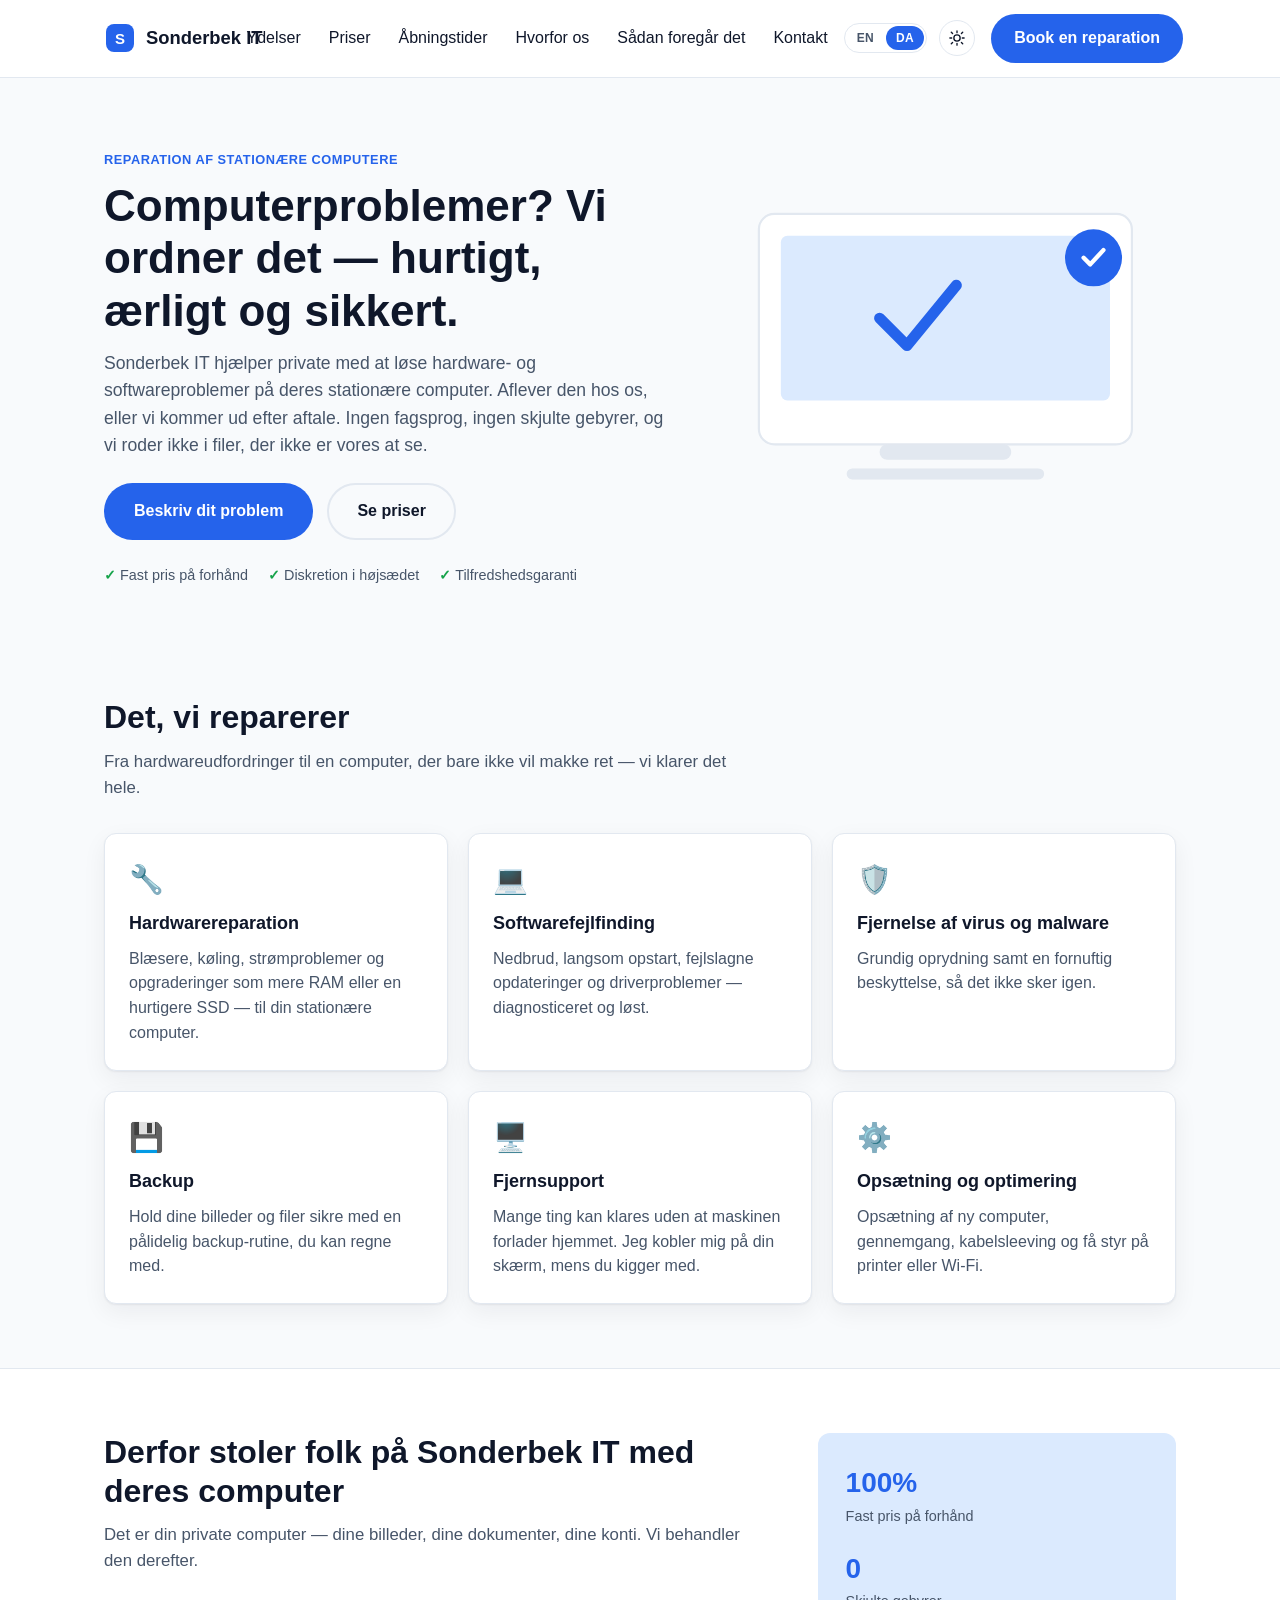
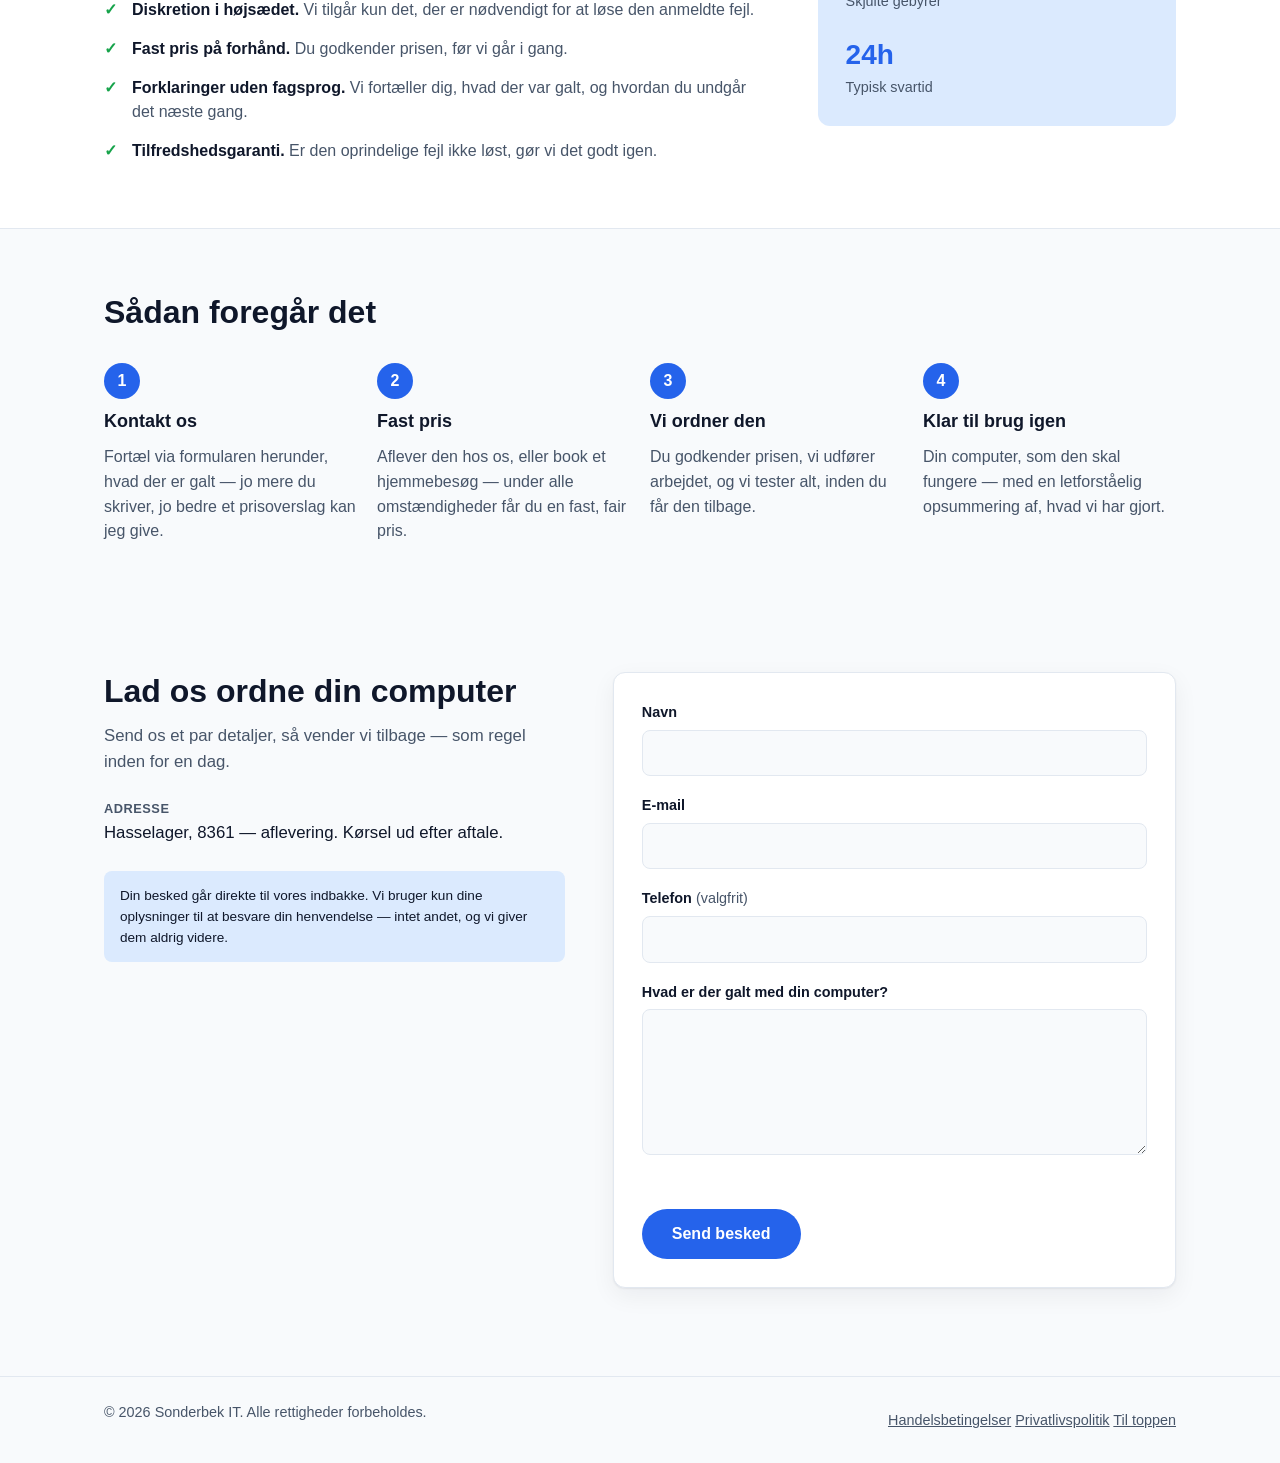
==== commit 97f30bc8: "Put "Hvorfor os" back in the nav, and add remote support The four new pages were built with a five-i" ====
--- a/index.html
+++ b/index.html
@@ -6,7 +6,7 @@
 <meta http-equiv="Content-Security-Policy" content="default-src 'self'; script-src 'self'; style-src 'self'; img-src 'self' data:; font-src 'self'; connect-src 'self' https://formsubmit.co; base-uri 'none'; form-action 'self'; object-src 'none'; upgrade-insecure-requests">
 <meta name="referrer" content="strict-origin-when-cross-origin">
 <title data-i18n="pageTitle">Sonderbek IT — Home Computer Repair You Can Trust</title>
-<meta name="description" content="Sonderbek IT fixes hardware and software problems on your stationary home computer — fast, honest, and secure. Book a free diagnosis today." data-i18n-attr="content:metaDescription">
+<meta name="description" content="Sonderbek IT fixes hardware and software problems on your home computer — fast, honest, and secure. Fixed price before the work starts. Remote support, workshop or a home visit." data-i18n-attr="content:metaDescription">
 <link rel="canonical" href="https://mzdad.github.io/bytecare-homepage/">
 <meta property="og:type" content="website">
 <meta property="og:site_name" content="Sonderbek IT">
@@ -131,6 +131,11 @@
           <div class="card-icon" aria-hidden="true">💾</div>
           <h3 data-i18n="svc4Title">Data Backup</h3>
           <p data-i18n="svc4Desc">Keep your photos and files safe with a reliable backup routine you can count on.</p>
+        </article>
+        <article class="card">
+          <div class="card-icon" aria-hidden="true">🖥️</div>
+          <h3 data-i18n="svc6Title">Fjernsupport</h3>
+          <p data-i18n="svc6Desc">Mange ting kan klares uden at maskinen forlader hjemmet. Jeg kobler mig på din skærm, mens du kigger med.</p>
         </article>
         <article class="card">
           <div class="card-icon" aria-hidden="true">⚙️</div>
@@ -258,7 +263,7 @@
   "@context": "https://schema.org",
   "@type": "LocalBusiness",
   "name": "Sonderbek IT",
-  "description": "Reparation af stationære og bærbare computere for private i Hasselager og Aarhus Syd.",
+  "description": "Reparation af stationære og bærbare computere for private i Hasselager og Aarhus Syd. Fjernsupport i hele Danmark.",
   "url": "https://mzdad.github.io/bytecare-homepage/",
   "address": {
     "@type": "PostalAddress",
